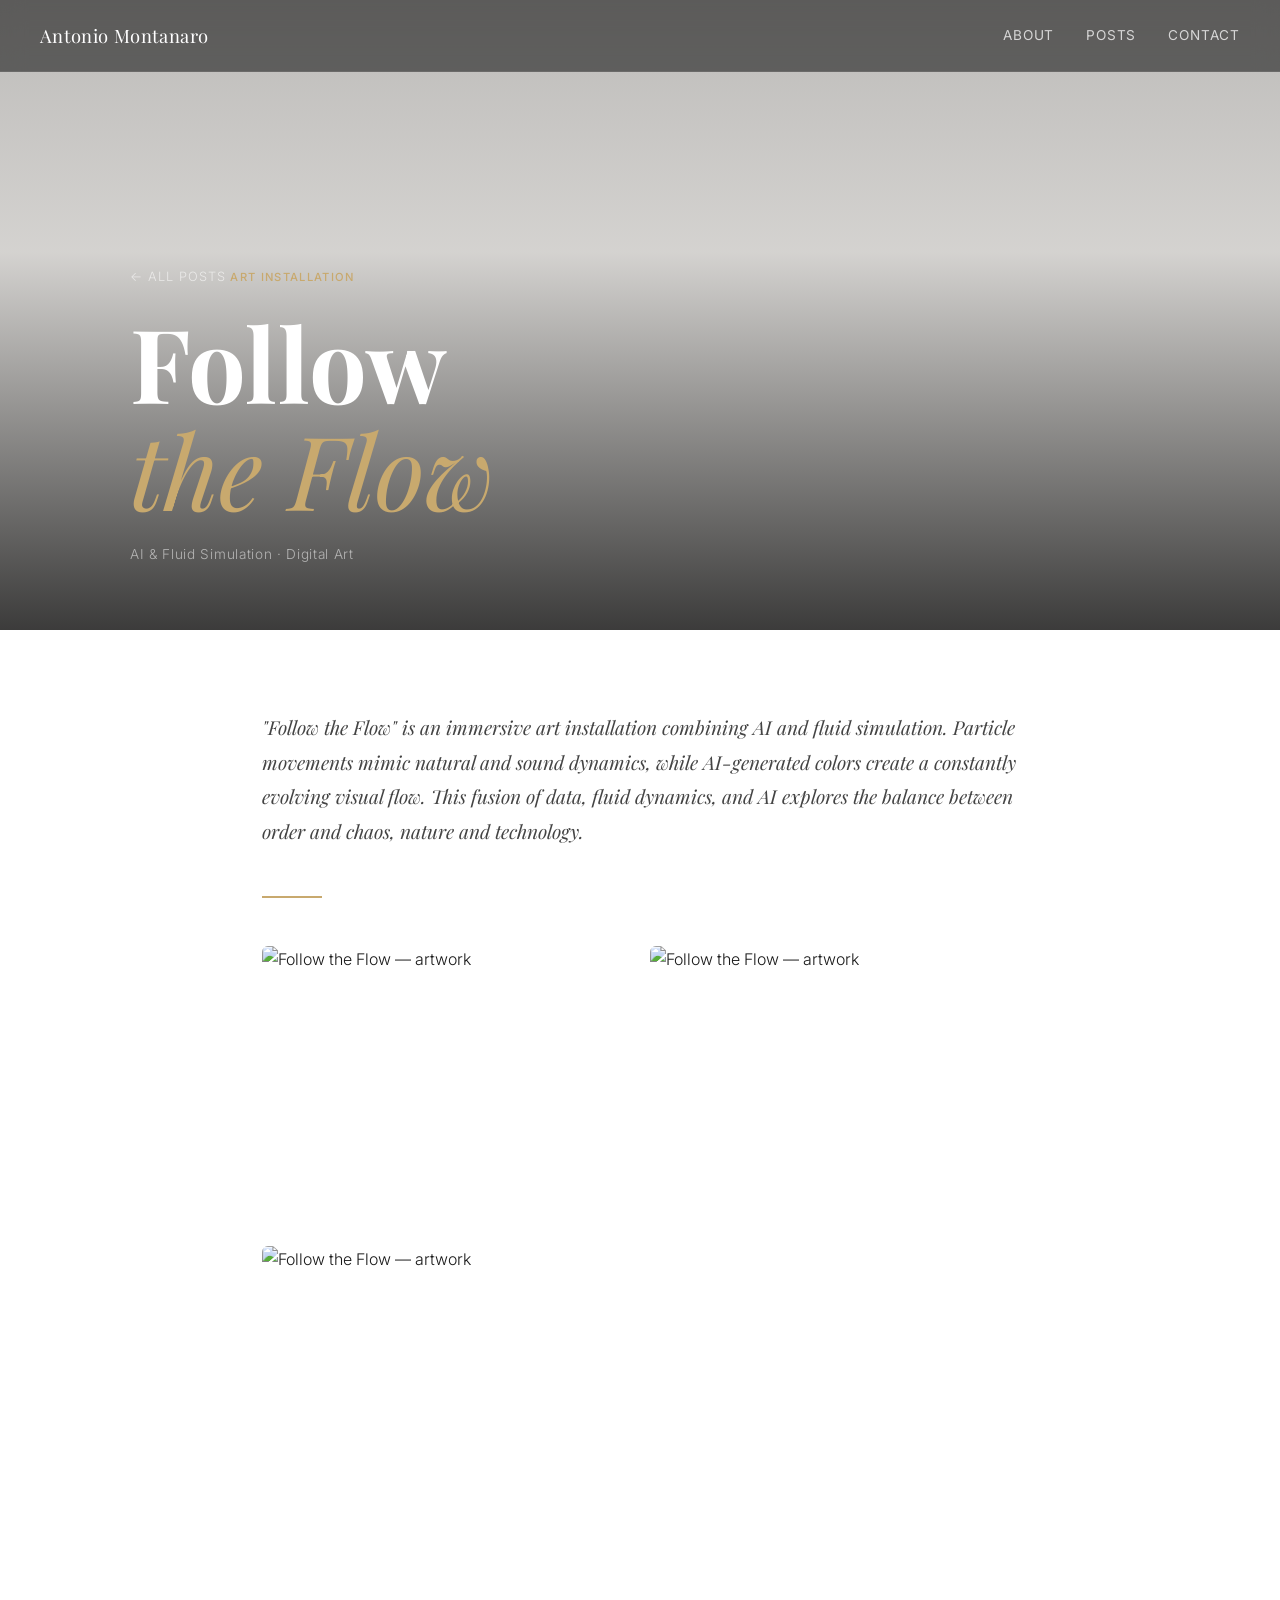
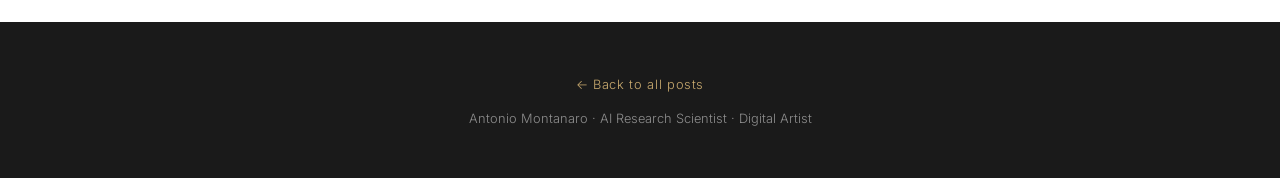
==== docs/posts/follow-the-flow.html @ f805bc0c "Redesign site as magazine-style personal blog - New homepage with full-viewport hero using one-amazi" ====
<!DOCTYPE html>
<html lang="en">
<head>
    <meta charset="utf-8">
    <meta name="viewport" content="width=device-width, initial-scale=1.0">
    <title>Follow the Flow — Antonio Montanaro</title>
    <link rel="stylesheet" href="../css/style.css">
    <link href="https://fonts.googleapis.com/css2?family=Playfair+Display:ital,wght@0,400;0,700;1,400&family=Inter:wght@300;400;500&display=swap" rel="stylesheet">
</head>
<body>

    <nav class="navbar">
        <a class="nav-brand" href="../index.html">Antonio Montanaro</a>
        <div class="nav-links">
            <a href="../index.html#about">About</a>
            <a href="../index.html#posts">Posts</a>
            <a href="mailto:montanaro.antonio.1996@gmail.com">Contact</a>
        </div>
    </nav>

    <header class="post-hero">
        <div class="hero-bg" style="background-image: url('../assets/videos/one-amazing-frame.png')"></div>
        <div class="hero-overlay"></div>
        <div class="hero-content">
            <a href="../index.html" class="back-link">← All posts</a>
            <span class="post-tag">Art Installation</span>
            <h1 class="hero-title">Follow<br><em>the Flow</em></h1>
            <p class="post-meta">AI &amp; Fluid Simulation · Digital Art</p>
        </div>
    </header>

    <article class="post-article">
        <div class="post-container">

            <p class="post-lead">
                "Follow the Flow" is an immersive art installation combining AI and fluid simulation.
                Particle movements mimic natural and sound dynamics, while AI-generated colors create a
                constantly evolving visual flow. This fusion of data, fluid dynamics, and AI explores
                the balance between order and chaos, nature and technology.
            </p>

            <div class="post-divider"></div>

            <div class="post-media-grid" id="follow-flow-media"></div>

        </div>
    </article>

    <footer class="footer">
        <div class="container">
            <a href="../index.html" class="footer-back">← Back to all posts</a>
            <p>Antonio Montanaro · AI Research Scientist · Digital Artist</p>
        </div>
    </footer>

    <script>
        const mediaList = [
            "../assets/videos/colorf.png",
            "../assets/videos/flowerflow.jpg",
            "../assets/videos/colorcube.png",
        ];

        const grid = document.getElementById("follow-flow-media");

        mediaList.forEach(src => {
            const ext = src.split('.').pop().toLowerCase();
            let el;

            if (["mp4", "webm", "ogg"].includes(ext)) {
                el = document.createElement("video");
                el.src = src;
                el.autoplay = true;
                el.loop = true;
                el.muted = true;
                el.controls = true;
                el.addEventListener('contextmenu', e => e.preventDefault());
            } else {
                el = document.createElement("img");
                el.src = src;
                el.alt = "Follow the Flow — artwork";
            }

            grid.appendChild(el);
        });
    </script>

</body>
</html>
---- docs/css/style.css ----
/* =============================================
   Base & Reset
   ============================================= */

*, *::before, *::after {
    box-sizing: border-box;
    margin: 0;
    padding: 0;
}

:root {
    --black:      #0d0d0d;
    --off-black:  #1a1a1a;
    --white:      #ffffff;
    --off-white:  #f7f5f2;
    --accent:     #c8a96e;   /* warm gold — editorial */
    --mid-gray:   #888;
    --light-gray: #e8e4df;

    --font-serif: 'Playfair Display', Georgia, serif;
    --font-sans:  'Inter', system-ui, sans-serif;

    --container:  1100px;
    --radius:     6px;
}

html {
    scroll-behavior: smooth;
}

body {
    background: var(--off-white);
    color: var(--off-black);
    font-family: var(--font-sans);
    font-weight: 300;
    line-height: 1.7;
    -webkit-font-smoothing: antialiased;
}

img, video {
    max-width: 100%;
    display: block;
}

a {
    color: inherit;
    text-decoration: none;
}

/* =============================================
   Container
   ============================================= */

.container {
    max-width: var(--container);
    margin: 0 auto;
    padding: 0 2rem;
}

/* =============================================
   Navbar
   ============================================= */

.navbar {
    position: fixed;
    top: 0;
    left: 0;
    right: 0;
    z-index: 100;
    display: flex;
    align-items: center;
    justify-content: space-between;
    padding: 1.25rem 2.5rem;
    background: rgba(13, 13, 13, 0.55);
    backdrop-filter: blur(12px);
    -webkit-backdrop-filter: blur(12px);
    border-bottom: 1px solid rgba(255,255,255,0.08);
}

.nav-brand {
    font-family: var(--font-serif);
    font-size: 1.15rem;
    color: var(--white);
    letter-spacing: 0.02em;
}

.nav-links {
    display: flex;
    gap: 2rem;
}

.nav-links a {
    font-size: 0.85rem;
    font-weight: 400;
    color: rgba(255,255,255,0.75);
    letter-spacing: 0.06em;
    text-transform: uppercase;
    transition: color 0.2s;
}

.nav-links a:hover {
    color: var(--accent);
}

/* =============================================
   Hero (homepage)
   ============================================= */

.hero {
    position: relative;
    height: 100vh;
    min-height: 600px;
    display: flex;
    align-items: flex-end;
    padding-bottom: 6rem;
}

.hero-bg {
    position: absolute;
    inset: 0;
    background-size: cover;
    background-position: center;
    background-repeat: no-repeat;
}

.hero-overlay {
    position: absolute;
    inset: 0;
    background: linear-gradient(
        to bottom,
        rgba(13,13,13,0.25) 0%,
        rgba(13,13,13,0.15) 40%,
        rgba(13,13,13,0.80) 100%
    );
}

.hero-content {
    position: relative;
    z-index: 2;
    padding: 0 2.5rem;
    max-width: var(--container);
    width: 100%;
    margin: 0 auto;
}

.hero-eyebrow {
    font-size: 0.8rem;
    font-weight: 400;
    letter-spacing: 0.14em;
    text-transform: uppercase;
    color: var(--accent);
    margin-bottom: 1rem;
}

.hero-title {
    font-family: var(--font-serif);
    font-size: clamp(3rem, 8vw, 6.5rem);
    font-weight: 700;
    line-height: 1.05;
    color: var(--white);
    margin-bottom: 1.25rem;
}

.hero-title em {
    font-style: italic;
    font-weight: 400;
    color: var(--accent);
}

.hero-subtitle {
    font-size: 1.05rem;
    font-weight: 300;
    color: rgba(255,255,255,0.7);
    max-width: 480px;
    margin-bottom: 2rem;
}

.hero-cta {
    display: inline-block;
    padding: 0.75rem 1.75rem;
    border: 1px solid rgba(255,255,255,0.5);
    color: var(--white);
    font-size: 0.85rem;
    letter-spacing: 0.08em;
    text-transform: uppercase;
    border-radius: var(--radius);
    transition: background 0.2s, border-color 0.2s;
}

.hero-cta:hover {
    background: var(--accent);
    border-color: var(--accent);
}

/* =============================================
   Post Hero
   ============================================= */

.post-hero {
    position: relative;
    height: 70vh;
    min-height: 480px;
    display: flex;
    align-items: flex-end;
    padding-bottom: 4rem;
}

.back-link {
    display: inline-block;
    font-size: 0.8rem;
    letter-spacing: 0.08em;
    text-transform: uppercase;
    color: rgba(255,255,255,0.6);
    margin-bottom: 1.25rem;
    transition: color 0.2s;
}

.back-link:hover {
    color: var(--accent);
}

.post-meta {
    font-size: 0.85rem;
    color: rgba(255,255,255,0.55);
    letter-spacing: 0.05em;
    margin-top: 0.75rem;
}

/* =============================================
   Section labels & headings
   ============================================= */

.section-label {
    display: block;
    font-size: 0.75rem;
    font-weight: 500;
    letter-spacing: 0.15em;
    text-transform: uppercase;
    color: var(--accent);
    margin-bottom: 0.75rem;
}

.section-heading {
    font-family: var(--font-serif);
    font-size: clamp(2rem, 4vw, 3rem);
    font-weight: 700;
    color: var(--off-black);
    margin-bottom: 3rem;
}

/* =============================================
   About section
   ============================================= */

.about-section {
    background: var(--white);
    padding: 7rem 0;
}

.about-grid {
    display: grid;
    grid-template-columns: 1fr 1fr;
    gap: 5rem;
    align-items: center;
}

.about-text h2 {
    font-family: var(--font-serif);
    font-size: clamp(1.75rem, 3vw, 2.5rem);
    font-weight: 700;
    line-height: 1.15;
    margin-bottom: 1.5rem;
    color: var(--off-black);
}

.about-text p {
    color: #555;
    margin-bottom: 1rem;
    font-size: 0.975rem;
}

.contact-links {
    margin-top: 2rem;
    display: flex;
    flex-direction: column;
    gap: 0.75rem;
}

.contact-link {
    font-size: 0.875rem;
    color: var(--off-black);
    display: flex;
    align-items: center;
    gap: 0.5rem;
    transition: color 0.2s;
}

.contact-link:hover {
    color: var(--accent);
}

.contact-icon {
    font-size: 1rem;
    color: var(--accent);
}

.about-accent img {
    width: 100%;
    height: 420px;
    object-fit: cover;
    border-radius: var(--radius);
    filter: brightness(0.92) contrast(1.05);
}

/* =============================================
   Posts section
   ============================================= */

.posts-section {
    background: var(--off-white);
    padding: 7rem 0;
}

.posts-grid {
    display: grid;
    grid-template-columns: repeat(3, 1fr);
    gap: 2rem;
}

/* =============================================
   Post card
   ============================================= */

.post-card {
    background: var(--white);
    border-radius: var(--radius);
    overflow: hidden;
    display: flex;
    flex-direction: column;
    box-shadow: 0 2px 12px rgba(0,0,0,0.07);
    transition: transform 0.25s, box-shadow 0.25s;
    text-decoration: none;
    color: inherit;
}

.post-card--featured {
    cursor: pointer;
}

.post-card--featured:hover {
    transform: translateY(-4px);
    box-shadow: 0 10px 30px rgba(0,0,0,0.12);
}

.post-card--soon {
    opacity: 0.72;
    cursor: default;
}

.post-card-image {
    position: relative;
    height: 220px;
    background-size: cover;
    background-position: center;
    background-color: var(--light-gray);
}

.soon-badge {
    position: absolute;
    top: 0.75rem;
    right: 0.75rem;
    background: rgba(13,13,13,0.7);
    color: rgba(255,255,255,0.8);
    font-size: 0.7rem;
    letter-spacing: 0.1em;
    text-transform: uppercase;
    padding: 0.3rem 0.65rem;
    border-radius: 2rem;
}

.post-card-body {
    padding: 1.5rem;
    display: flex;
    flex-direction: column;
    flex: 1;
}

.post-tag {
    font-size: 0.7rem;
    font-weight: 500;
    letter-spacing: 0.12em;
    text-transform: uppercase;
    color: var(--accent);
    margin-bottom: 0.6rem;
}

.post-title {
    font-family: var(--font-serif);
    font-size: 1.3rem;
    font-weight: 700;
    line-height: 1.25;
    color: var(--off-black);
    margin-bottom: 0.75rem;
}

.post-excerpt {
    font-size: 0.875rem;
    color: #666;
    line-height: 1.65;
    flex: 1;
    margin-bottom: 1.25rem;
}

.post-read-more {
    font-size: 0.8rem;
    font-weight: 500;
    letter-spacing: 0.05em;
    color: var(--accent);
    align-self: flex-start;
    border-bottom: 1px solid transparent;
    transition: border-color 0.2s;
}

.post-card--featured:hover .post-read-more {
    border-color: var(--accent);
}

/* =============================================
   Post article
   ============================================= */

.post-article {
    background: var(--white);
    padding: 5rem 0 6rem;
}

.post-container {
    max-width: 820px;
    margin: 0 auto;
    padding: 0 2rem;
}

.post-lead {
    font-size: 1.2rem;
    font-weight: 300;
    line-height: 1.8;
    color: #444;
    font-family: var(--font-serif);
    font-style: italic;
}

.post-divider {
    width: 60px;
    height: 2px;
    background: var(--accent);
    margin: 3rem 0;
}

.post-media-grid {
    display: grid;
    grid-template-columns: repeat(auto-fit, minmax(240px, 1fr));
    gap: 1.25rem;
}

.post-media-grid img,
.post-media-grid video {
    width: 100%;
    height: 280px;
    object-fit: cover;
    border-radius: var(--radius);
}

/* =============================================
   Footer
   ============================================= */

.footer {
    background: var(--off-black);
    color: rgba(255,255,255,0.5);
    padding: 3rem 2rem;
    text-align: center;
}

.footer .nav-brand {
    display: block;
    margin-bottom: 0.5rem;
    color: var(--white);
}

.footer p {
    font-size: 0.8rem;
}

.footer-back {
    display: inline-block;
    color: var(--accent);
    font-size: 0.8rem;
    letter-spacing: 0.05em;
    margin-bottom: 0.75rem;
    transition: color 0.2s;
}

.footer-back:hover {
    color: var(--white);
}

/* =============================================
   Responsive
   ============================================= */

@media (max-width: 900px) {
    .posts-grid {
        grid-template-columns: 1fr;
        max-width: 480px;
        margin: 0 auto;
    }

    .about-grid {
        grid-template-columns: 1fr;
        gap: 2.5rem;
    }

    .about-accent {
        order: -1;
    }

    .about-accent img {
        height: 280px;
    }
}

@media (max-width: 600px) {
    .navbar {
        padding: 1rem 1.25rem;
    }

    .hero-content, .hero-content {
        padding: 0 1.25rem;
    }

    .hero-title {
        font-size: 2.75rem;
    }

    .container {
        padding: 0 1.25rem;
    }

    .post-media-grid {
        grid-template-columns: 1fr;
    }
}
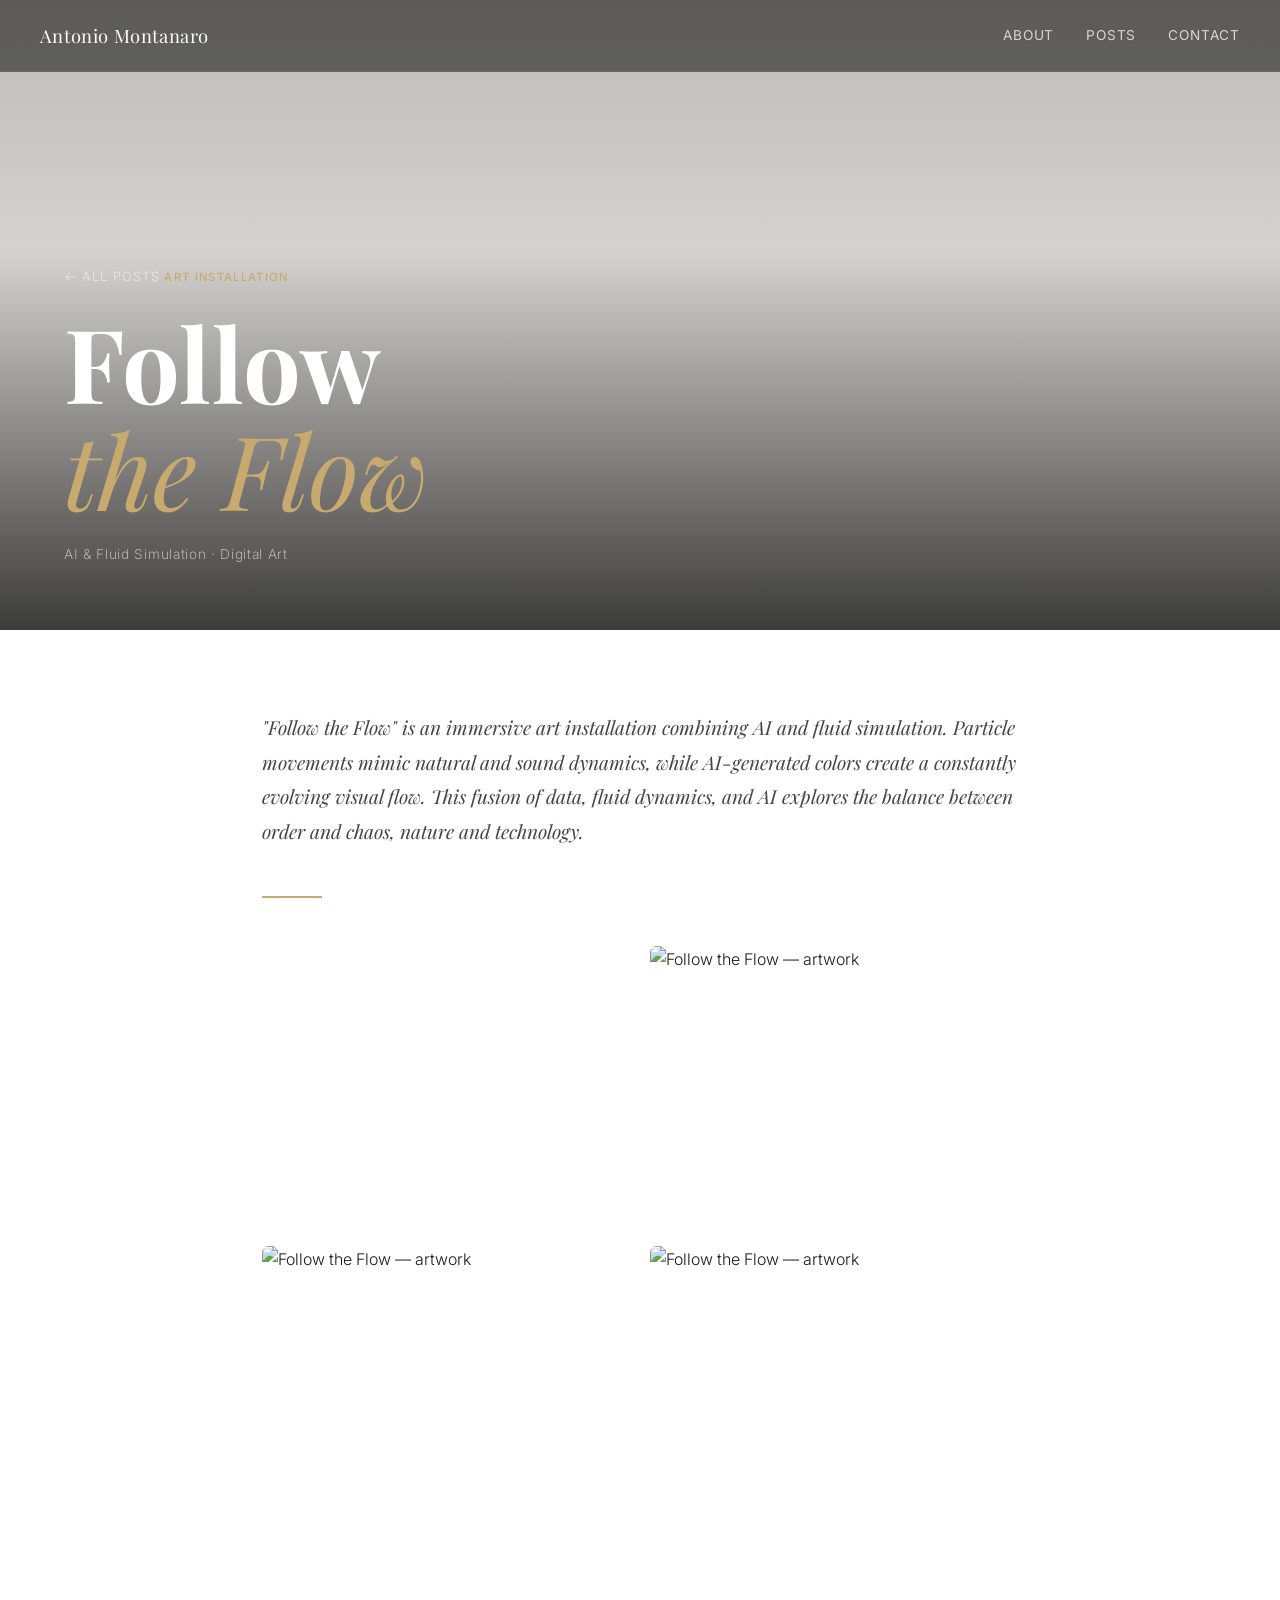
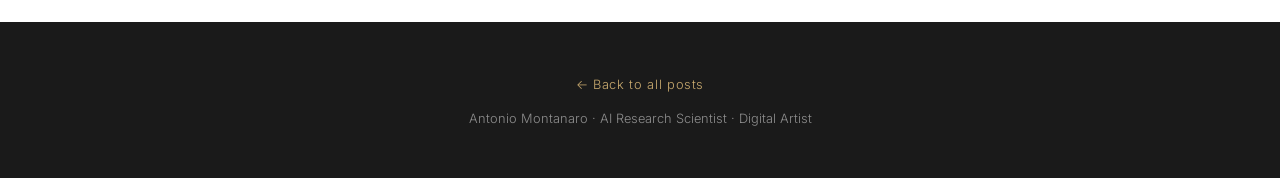
==== commit 2ab0c72a: "Add YouTube Shorts embed to Follow the Flow post Co-Authored-By: Claude Sonnet 4.6 <noreply@anthropi" ====
--- a/docs/posts/follow-the-flow.html
+++ b/docs/posts/follow-the-flow.html
@@ -14,7 +14,7 @@
         <div class="nav-links">
             <a href="../index.html#about">About</a>
             <a href="../index.html#posts">Posts</a>
-            <a href="mailto:montanaro.antonio.1996@gmail.com">Contact</a>
+            <a href="../index.html#about">Contact</a>
         </div>
     </nav>
 
@@ -55,6 +55,7 @@
 
     <script>
         const mediaList = [
+            "https://www.youtube.com/embed/c64p2Q3fYHk",
             "../assets/videos/colorf.png",
             "../assets/videos/flowerflow.jpg",
             "../assets/videos/colorcube.png",
@@ -66,7 +67,14 @@
             const ext = src.split('.').pop().toLowerCase();
             let el;
 
-            if (["mp4", "webm", "ogg"].includes(ext)) {
+            if (src.includes("youtube.com/embed")) {
+                el = document.createElement("iframe");
+                el.src = src;
+                el.allow = "accelerometer; autoplay; clipboard-write; encrypted-media; gyroscope; picture-in-picture";
+                el.allowFullscreen = true;
+                el.frameBorder = "0";
+                el.style.aspectRatio = "9/16";
+            } else if (["mp4", "webm", "ogg"].includes(ext)) {
                 el = document.createElement("video");
                 el.src = src;
                 el.autoplay = true;
--- a/docs/css/style.css
+++ b/docs/css/style.css
@@ -102,6 +102,7 @@
     color: var(--accent);
 }
 
+
 /* =============================================
    Hero (homepage)
    ============================================= */
@@ -112,7 +113,7 @@
     min-height: 600px;
     display: flex;
     align-items: flex-end;
-    padding-bottom: 6rem;
+    padding-bottom: 3rem;
 }
 
 .hero-bg {
@@ -121,6 +122,7 @@
     background-size: cover;
     background-position: center;
     background-repeat: no-repeat;
+    transform: scaleX(-1);
 }
 
 .hero-overlay {
@@ -140,11 +142,12 @@
     padding: 0 2.5rem;
     max-width: var(--container);
     width: 100%;
-    margin: 0 auto;
+    margin: 0;
+    padding-left: 4rem;
 }
 
 .hero-eyebrow {
-    font-size: 0.8rem;
+    font-size: 1rem;
     font-weight: 400;
     letter-spacing: 0.14em;
     text-transform: uppercase;
@@ -168,7 +171,7 @@
 }
 
 .hero-subtitle {
-    font-size: 1.05rem;
+    font-size: 1.2rem;
     font-weight: 300;
     color: rgba(255,255,255,0.7);
     max-width: 480px;
@@ -287,7 +290,7 @@
 }
 
 .contact-link {
-    font-size: 0.875rem;
+    font-size: 1.05rem;
     color: var(--off-black);
     display: flex;
     align-items: center;
